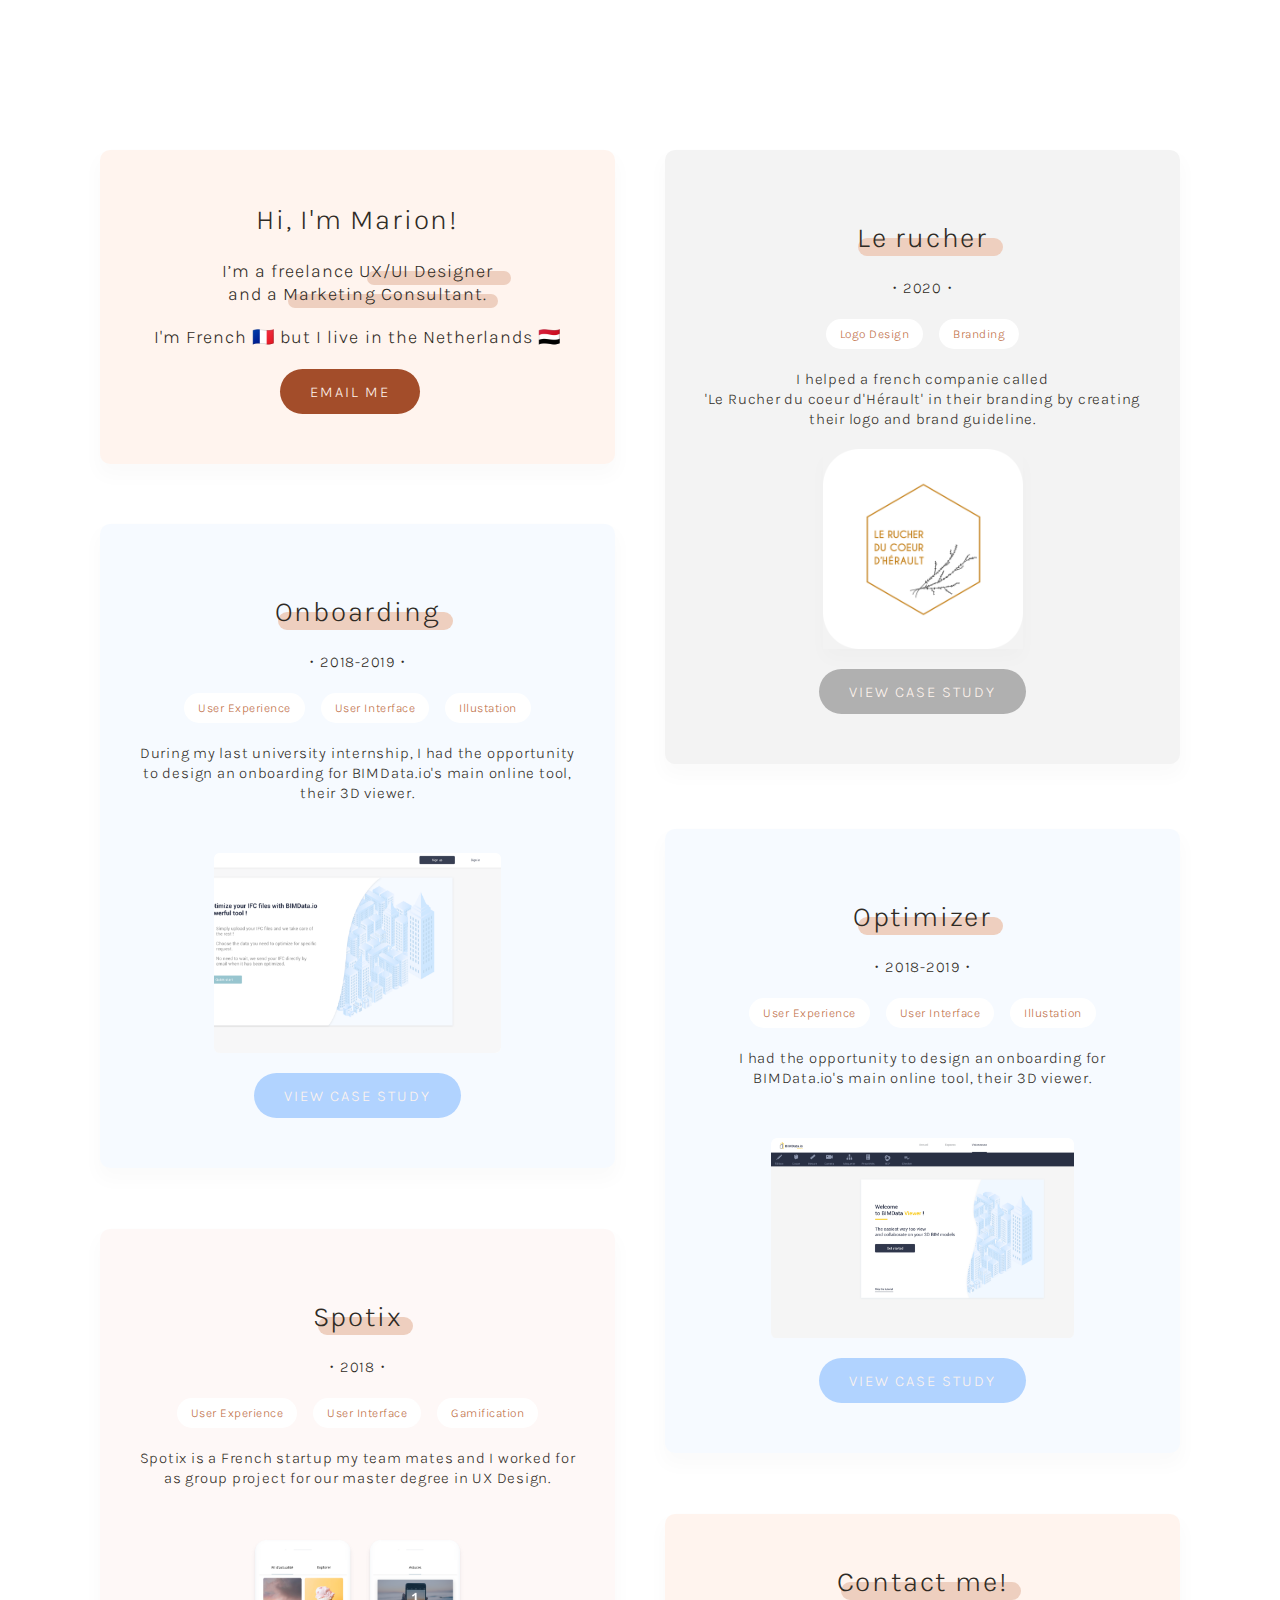
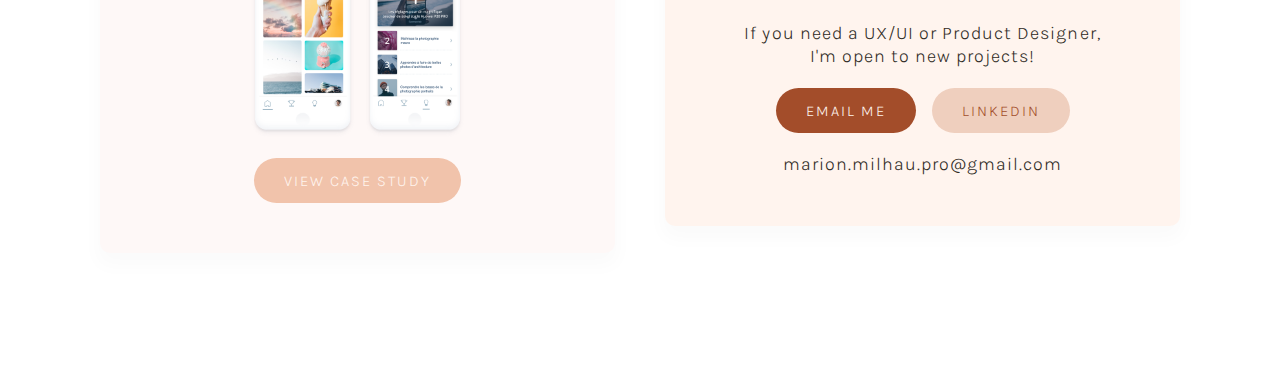
==== index.html @ 27a1dc76 "update" ====
<!DOCTYPE html>
<html lang="en">
  <head>
    <meta charset="utf-8">
    <meta name="viewport" content="width=device-width, initial-scale=1.0">
    <title>Marion Milhau Ux/Ui Designer - Portfolio</title>
    <link rel="stylesheet" href="css/styles.css" type="text/css">
    <link href="https://fonts.googleapis.com/css2?family=Karla&display=swap" rel="stylesheet">
    <link rel="shortcut icon" href="img/favicon.png" />
  </head>

  <body>

    <div class="grid">

        <div class="card1" id="card">
          <h1 class="title_card" id="title1">Hi, I'm Marion!</h1>
          <h2>I’m a freelance UX/UI Designer<div class="highlight1"></div> and a Marketing Consultant.</h2><div class="highlight2"></div>
          <h2>I'm French 🇫🇷 but I live in the Netherlands 🇾🇪</h2>
          <a href="mailto:marion.milhau.pro@gmail.com?subject=feedback" class="button" id="emailme">email me</a>
        </div>

        <div class="card2" id="card">
          <h1 class="title" id="title2">Le rucher</h1>
          <h3 class="date">・2020・</h3>
          <div class="tag_container">
            <div class="tag" id="tag_left">
              <p >Logo Design</p>
            </div>
            <div class="tag">
              <p>Branding</p>
            </div>
          </div>
          <div class="card_description">
            <p>I helped a french companie called<br>'Le Rucher du coeur d'Hérault' in their branding by creating their logo and brand guideline.</p>
          </div>
          <img class="rucher" src="img/rucher.png" alt="logo rucher">
          <a href="rucher.html" class="button" id="seemore" style="background-color: #B0B0B0;">View case study</a>
        </div>

        <div class="card3" id="card">
          <h1 class="title" id="title3">Onboarding</h1>
          <h3 class="date">・2018-2019・</h3>
          <div class="tag_container">
            <div class="tag" id="tag_left">
              <p >User Experience</p>
            </div>
            <div class="tag" id="tag_left">
              <p >User Interface</p>
            </div>
            <div class="tag">
              <p >Illustation</p>
            </div>
          </div>
          <div class="card_description">
            <p>During my last university internship, I had the opportunity to design an onboarding for BIMData.io's main online tool, their 3D viewer.</p>
          </div>
          <img class="onboarding" src="img/onboarding.png" alt="onboarding viewer">
          <a href="onboarding.html" class="button" id="seemore" style="background-color: #B1D3FF;">View case study</a>
        </div>

        <div class="card4" id="card">
          <h1 class="title" id="title4">Optimizer</h1>
          <h3 class="date">・2018-2019・</h3>
          <div class="tag_container">
            <div class="tag" id="tag_left">
              <p >User Experience</p>
            </div>
            <div class="tag" id="tag_left">
              <p >User Interface</p>
            </div>
            <div class="tag">
              <p >Illustation</p>
            </div>
          </div>
          <div class="card_description">
            <p>I had the opportunity to design an onboarding for BIMData.io's main online tool, their 3D viewer.</p>
          </div>
          <img class="optimizer" src="img/optimizer.png" alt="optimizer app">
          <a href="optimizer.html" class="button" id="seemore" style="background-color: #B1D3FF;">View case study</a>
        </div>

        <div class="card5" id="card">
          <h1 class="title" id="title5">Spotix</h1>
          <h3 class="date">・2018・</h3>
          <div class="tag_container">
            <div class="tag" id="tag_left">
              <p >User Experience</p>
            </div>
            <div class="tag" id="tag_left">
              <p >User Interface</p>
            </div>
            <div class="tag" id="tag1">
              <p >Gamification</p>
            </div>
          </div>
          <div class="card_description">
            <p>Spotix is a French startup my team mates and I worked for as group project for our master degree in UX Design.</p>
          </div>
          <img class="spotix" src="img/spotix.png" alt="app photo">
          <a href="spotix.html" class="button" id="seemore" style="background-color: #f1c3ab;">View case study</a>
      </div>

        <div class="card6" id="card">
          <h1 class="title_card" id="title6">Contact me!</h1>
          <h2>If you need a UX/UI or Product Designer,<br>I'm open to new projects!</h2>
          <div class="contact_buttons">
            <a href="mailto:marion.milhau.pro@gmail.com?subject=feedback" target="_blank" class="button" id="emailme">email me</a>
            <a href="https://www.linkedin.com/in/marion-milhau-freelance/" target="_blank" class="button" id="linkedin">linkedin</a>
          </div>
          <h2 id="myemail">marion.milhau.pro@gmail.com</h2>
        </div>
    </div>

  </body>
</html>
---- css/styles.css ----
* {
  margin: 0;
  padding: 0;
}

/*MAIN GRID*/
.grid {
  display: grid;
  grid-template-columns: 50px 1fr 50px;
  grid-template-rows: 1/10fr 2/10fr 2/10fr 2/10fr 2/10fr 1/10fr;
  grid-template-areas:
  ". card1 ."
  ". card2 ."
  ". card3 ."
  ". card4 ."
  ". card5 ."
  ". card6 .";
  grid-row-gap: 50px;
  margin: 50px 0px;
}

.card1 {
  grid-area: card1;
  background-color: #FFF4EE;

  display: flex;
  flex-direction: column;
  align-items: center;
}

.card2 {
  grid-area: card2;
  background-color: #F3F3F3;
}

.card3 {
  grid-area: card3;
  background-color: #F6FAFF;
}

.card4 {
  grid-area: card4;
  background-color: #F6FAFF;
}

.card5 {
  grid-area: card5;
  background-color: #FEF8F7;
}

.card6 {
  grid-area: card6;
  background-color: #FFF4EE;
  padding: 30px 35px !important;
}

#card {
  box-shadow: 0 10px 18px 4px rgba(0,0,0,0.02);
  border-radius: 10px;
  padding: 50px 35px;

  display: flex;
  flex-direction: column;
  align-items: center;
  align-self: flex-start;

}

/*TEXT*/
h1, h2, h3, p, a {
  font-family: 'Karla', sans-serif;
  font-weight: 300;
  font-style: normal;
}

h1{
  color: #2F2B25;
  font-size: 28px;
  letter-spacing: 1.8px;
  line-height: 40px;
	text-align: center;
  margin-bottom: 20px;
}

h2 {
	font-size: 18px;
	letter-spacing: 1.03px;
	line-height: 23px;
	color: #2F2B25;
	text-align: center;
  margin-bottom: 20px;
}

h3 {
	color: #2F2B25;
	font-size: 15px;
	letter-spacing: 0.77px;
	line-height: 21px;
	text-align: center;
  margin-bottom: 20px;
}

p{
  color: #2F2B25;
  font-size: 15px;
  letter-spacing: 0.77px;
  line-height: 20px;
}

.card_description p {
	text-align: center;
}

/*TAG*/
.tag_container {
	display: flex;
	flex-direction: row;
	flex-wrap: wrap;
	justify-content: center;
}

.tag {
  height: 30px;
  border-radius: 20px;
  background-color: #FFF;

	display: flex;
	justify-content: center;
	align-items: center;
  margin-bottom: 20px;
}

#tag_left {
  margin-right: 10px;
}

.tag p{
	color: #BD6B42;
	font-size: 10px;
	letter-spacing: 0.51px;
	line-height: 12px;
	text-align: center;

	font-family: 'Karla', sans-serif;
	font-weight: 300;
	font-style: normal;

	margin: 9px 14px;
}

/*buttons*/

.contact_buttons {
	display: flex;
	flex-direction: row;
}

.button {
  height: 45px;
  width: auto;
  border-radius: 25px;
  border: none;

  letter-spacing: 2px;
  line-height: 10px;
  text-align: center;
  text-transform: uppercase;
	cursor: pointer;

	display: inline-block;
	transition-duration: 0.4s;

  position: relative;
  z-index: 100;

  display: flex;
  justify-content: center;
  align-items: center;
}

a{
  text-decoration: none;
  font-size: 15px;
  letter-spacing: 2px;
  line-height: 10px;

  padding:0px 30px;
}

#emailme {
  background-color: #A34D2A;
  color: #FFF4EE;
  margin: 0px 16px 0px 0px;

}

#linkedin {
  background-color: #EFCFBE;
  color: #A34D2A;
  margin: 0px 0px 20px 0px;

}

#seemore {
  align-self: center;
  color: #FFF4EE;
  margin: 20px 0px 0px 0px;

}

.button:hover {
transform: translate(0, -5px);}


/*IMAGES*/
img {
  margin-top: 50px;
  width:auto;
  height: 200px;
}

.rucher {
	box-shadow: 0 10px 18px 0 rgba(0,0,0,0.02);
  margin-top: 20px;
}

/*highlight*/
.title, .title_card {
  position: relative;
  z-index: 100;
}

.title::before {
  content:"";
  background-color:#EECFBF;
  display:block;
  position:relative;;
  top:38px;
  left:8px;

  border-radius:90px;
  z-index:-1;
  position:relative;
}

#title2::before {
	width:145px;
	height:18px;
}

#title3::before {
	width:175px;
	height:18px;
}

#title4::before {
	width:145px;
	height:18px;
}

#title5::before {
	width:95px;
	height:18px;
}

#title6::before {
	content:"";
	background-color:#EECFBF;
	display:block;
	position:relative;;
	top:38px;
	left:8px;

	border-radius:90px;
	z-index:-1;
	width:180px;
	height:18px;
  position:relative;
}


.highlight1::before {
  content:"";
  background-color:#EECFBF;
  display:block;
  position:relative;;
  top:-12px;
  left:145px;

	width:144px;
	height:14px;

  border-radius:90px;
  z-index:-1;
  position:relative;
}

.card1 {
  position: relative;
  z-index: 0;
}

.highlight1, .highlight2 {
	width: 0px;
	height: 0px;
}

.highlight2::before {
  content:"";
  background-color:#EECFBF;
  display:block;
  position:relative;;
  top:-32px;
  left:-70px;

	width:210px;
	height:14px;

  border-radius:90px;
  z-index:-1;
  position:relative;
}

/*MEDIA QUIERIES*/

@media screen and (min-width:1600px) {
  .grid {
    display: grid;
    grid-template-rows:  324px 50px 255px 50px 350px 50px 235px 50px 324px;
    grid-template-columns: 400px 1fr 50px 1fr 400px;
    grid-template-areas:
    ". card1 . card2 ."
    ". . . card2 ."
    ". card3 . card2 ."
    ". card3 . . ."
    ". card3 . card4 ."
    ". . . card4 ."
    ". card5 . card4 ."
    ". card5 . . ."
    ". card5 . card6 .";

    grid-row-gap: 0px;

    margin-top: 150px;
    margin-bottom: 150px;
  }

  .tag p{
    font-size: 12px;
  }

  #tag_left {
    margin-right: 16px;
  }
}

@media screen and (min-width:1290px) and (max-width:1600px) {
  .grid {
    display: grid;
    grid-template-rows:  324px 50px 255px 50px 350px 50px 235px 50px 324px;
    grid-template-columns: 200px 1fr 50px 1fr 200px;
    grid-template-areas:
    ". card1 . card2 ."
    ". . . card2 ."
    ". card3 . card2 ."
    ". card3 . . ."
    ". card3 . card4 ."
    ". . . card4 ."
    ". card5 . card4 ."
    ". card5 . . ."
    ". card5 . card6 .";
    grid-row-gap: 0px;

    margin-top: 150px;
    margin-bottom: 150px;
  }

  .tag p{
    font-size: 12px;
  }

  #tag_left {
    margin-right: 16px;
  }
}


@media screen and (min-width:1024px) and (max-width:1290px) {
  .grid {
    display: grid;
    grid-template-rows:  324px 50px 255px 50px 350px 50px 235px 50px 324px;
    grid-template-columns: 100px 1fr 50px 1fr 100px;
    grid-template-areas:
    ". card1 . card2 ."
    ". . . card2 ."
    ". card3 . card2 ."
    ". card3 . . ."
    ". card3 . card4 ."
    ". . . card4 ."
    ". card5 . card4 ."
    ". card5 . . ."
    ". card5 . card6 .";
    grid-row-gap: 0px;

    margin-top: 150px;
    margin-bottom: 150px;
  }

  .tag p{
  	font-size: 12px;
  }

  #tag_left {
    margin-right: 16px;
  }
}

@media screen and (min-width:880px) and (max-width:1024px) {
  .grid{
    grid-template-columns: 200px 1fr 200px;
  }
}

@media screen and (min-width:700px) and (max-width:880px) {
  .grid{
    grid-template-columns: 150px 1fr 150px;
  }
}

}
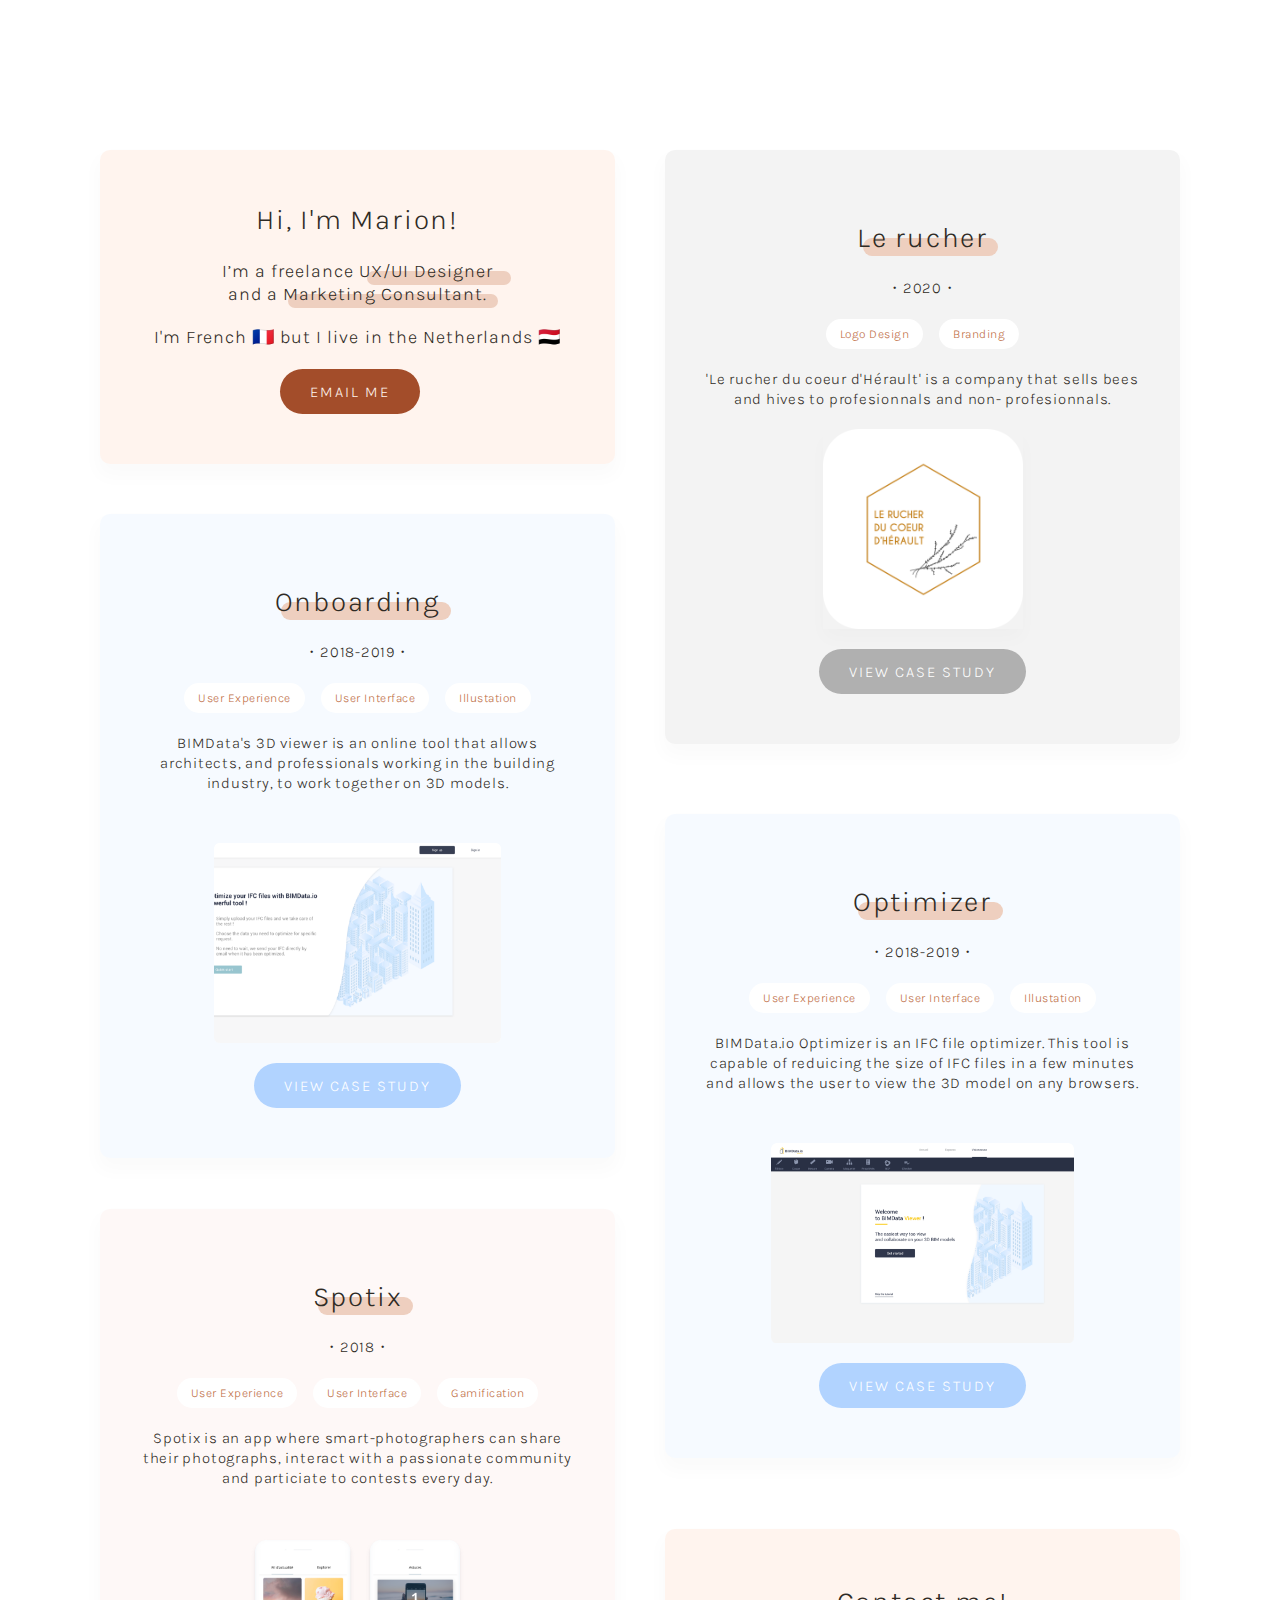
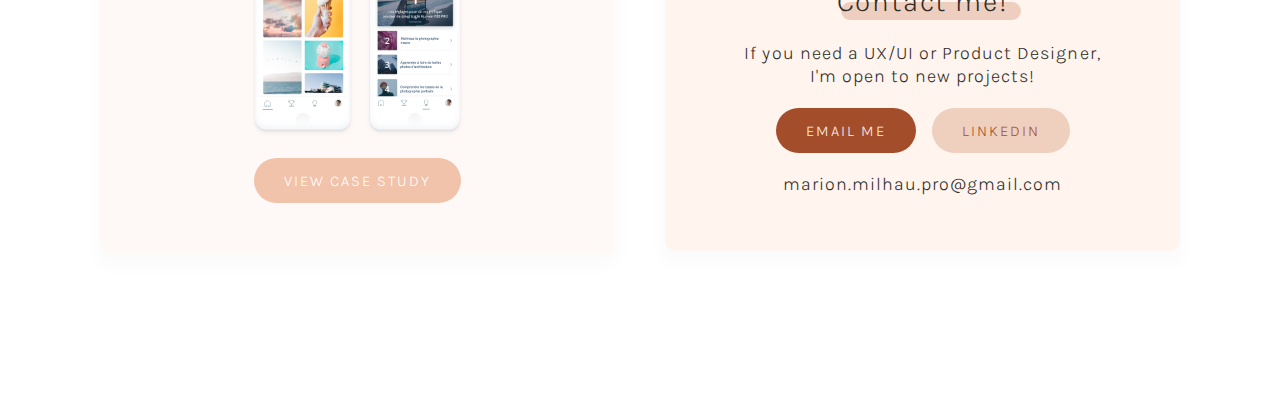
==== commit 56213ab1: "push webiste" ====
--- a/index.html
+++ b/index.html
@@ -7,6 +7,15 @@
     <link rel="stylesheet" href="css/styles.css" type="text/css">
     <link href="https://fonts.googleapis.com/css2?family=Karla&display=swap" rel="stylesheet">
     <link rel="shortcut icon" href="img/favicon.png" />
+    <!-- Global site tag (gtag.js) - Google Analytics -->
+      <script async src="https://www.googletagmanager.com/gtag/js?id=UA-150213578-1"></script>
+      <script>
+        window.dataLayer = window.dataLayer || [];
+        function gtag(){dataLayer.push(arguments);}
+        gtag('js', new Date());
+
+        gtag('config', 'UA-150213578-1');
+      </script>
   </head>
 
   <body>
@@ -32,7 +41,7 @@
             </div>
           </div>
           <div class="card_description">
-            <p>I helped a french companie called<br>'Le Rucher du coeur d'Hérault' in their branding by creating their logo and brand guideline.</p>
+            <p>'Le rucher du coeur d'Hérault' is a company that sells bees and hives to profesionnals and non- profesionnals.</p>
           </div>
           <img class="rucher" src="img/rucher.png" alt="logo rucher">
           <a href="rucher.html" class="button" id="seemore" style="background-color: #B0B0B0;">View case study</a>
@@ -53,7 +62,7 @@
             </div>
           </div>
           <div class="card_description">
-            <p>During my last university internship, I had the opportunity to design an onboarding for BIMData.io's main online tool, their 3D viewer.</p>
+            <p>BIMData's 3D viewer is an online tool that allows architects, and professionals working in the building industry, to work together on 3D models.</p>
           </div>
           <img class="onboarding" src="img/onboarding.png" alt="onboarding viewer">
           <a href="onboarding.html" class="button" id="seemore" style="background-color: #B1D3FF;">View case study</a>
@@ -74,7 +83,7 @@
             </div>
           </div>
           <div class="card_description">
-            <p>I had the opportunity to design an onboarding for BIMData.io's main online tool, their 3D viewer.</p>
+            <p>BIMData.io Optimizer is an IFC file optimizer. This tool is capable of reduicing the size of IFC files in a few minutes and allows the user to view the 3D model on any browsers.</p>
           </div>
           <img class="optimizer" src="img/optimizer.png" alt="optimizer app">
           <a href="optimizer.html" class="button" id="seemore" style="background-color: #B1D3FF;">View case study</a>
@@ -95,7 +104,7 @@
             </div>
           </div>
           <div class="card_description">
-            <p>Spotix is a French startup my team mates and I worked for as group project for our master degree in UX Design.</p>
+            <p>Spotix is an app where smart-photographers can share their photographs, interact with a passionate community and particiate to contests every day.</p>
           </div>
           <img class="spotix" src="img/spotix.png" alt="app photo">
           <a href="spotix.html" class="button" id="seemore" style="background-color: #f1c3ab;">View case study</a>
--- a/css/styles.css
+++ b/css/styles.css
@@ -51,7 +51,7 @@
 .card6 {
   grid-area: card6;
   background-color: #FFF4EE;
-  padding: 30px 35px !important;
+  padding: 35px 35px !important;
 }
 
 #card {
@@ -203,9 +203,8 @@
 
 #seemore {
   align-self: center;
-  color: #FFF4EE;
+  color: white;
   margin: 20px 0px 0px 0px;
-
 }
 
 .button:hover {
@@ -244,12 +243,12 @@
 }
 
 #title2::before {
-	width:145px;
+	width:135px;
 	height:18px;
 }
 
 #title3::before {
-	width:175px;
+	width:170px;
 	height:18px;
 }
 
@@ -326,7 +325,7 @@
 @media screen and (min-width:1600px) {
   .grid {
     display: grid;
-    grid-template-rows:  324px 50px 255px 50px 350px 50px 235px 50px 324px;
+    grid-template-rows:  314px 50px 250px 50px 345px 50px 270px 50px 324px;
     grid-template-columns: 400px 1fr 50px 1fr 400px;
     grid-template-areas:
     ". card1 . card2 ."
@@ -357,7 +356,7 @@
 @media screen and (min-width:1290px) and (max-width:1600px) {
   .grid {
     display: grid;
-    grid-template-rows:  324px 50px 255px 50px 350px 50px 235px 50px 324px;
+    grid-template-rows:  314px 50px 250px 50px 345px 50px 270px 50px 324px;
     grid-template-columns: 200px 1fr 50px 1fr 200px;
     grid-template-areas:
     ". card1 . card2 ."
@@ -388,7 +387,7 @@
 @media screen and (min-width:1024px) and (max-width:1290px) {
   .grid {
     display: grid;
-    grid-template-rows:  324px 50px 255px 50px 350px 50px 235px 50px 324px;
+    grid-template-rows:  314px 50px 250px 50px 345px 50px 270px 50px 324px;
     grid-template-columns: 100px 1fr 50px 1fr 100px;
     grid-template-areas:
     ". card1 . card2 ."
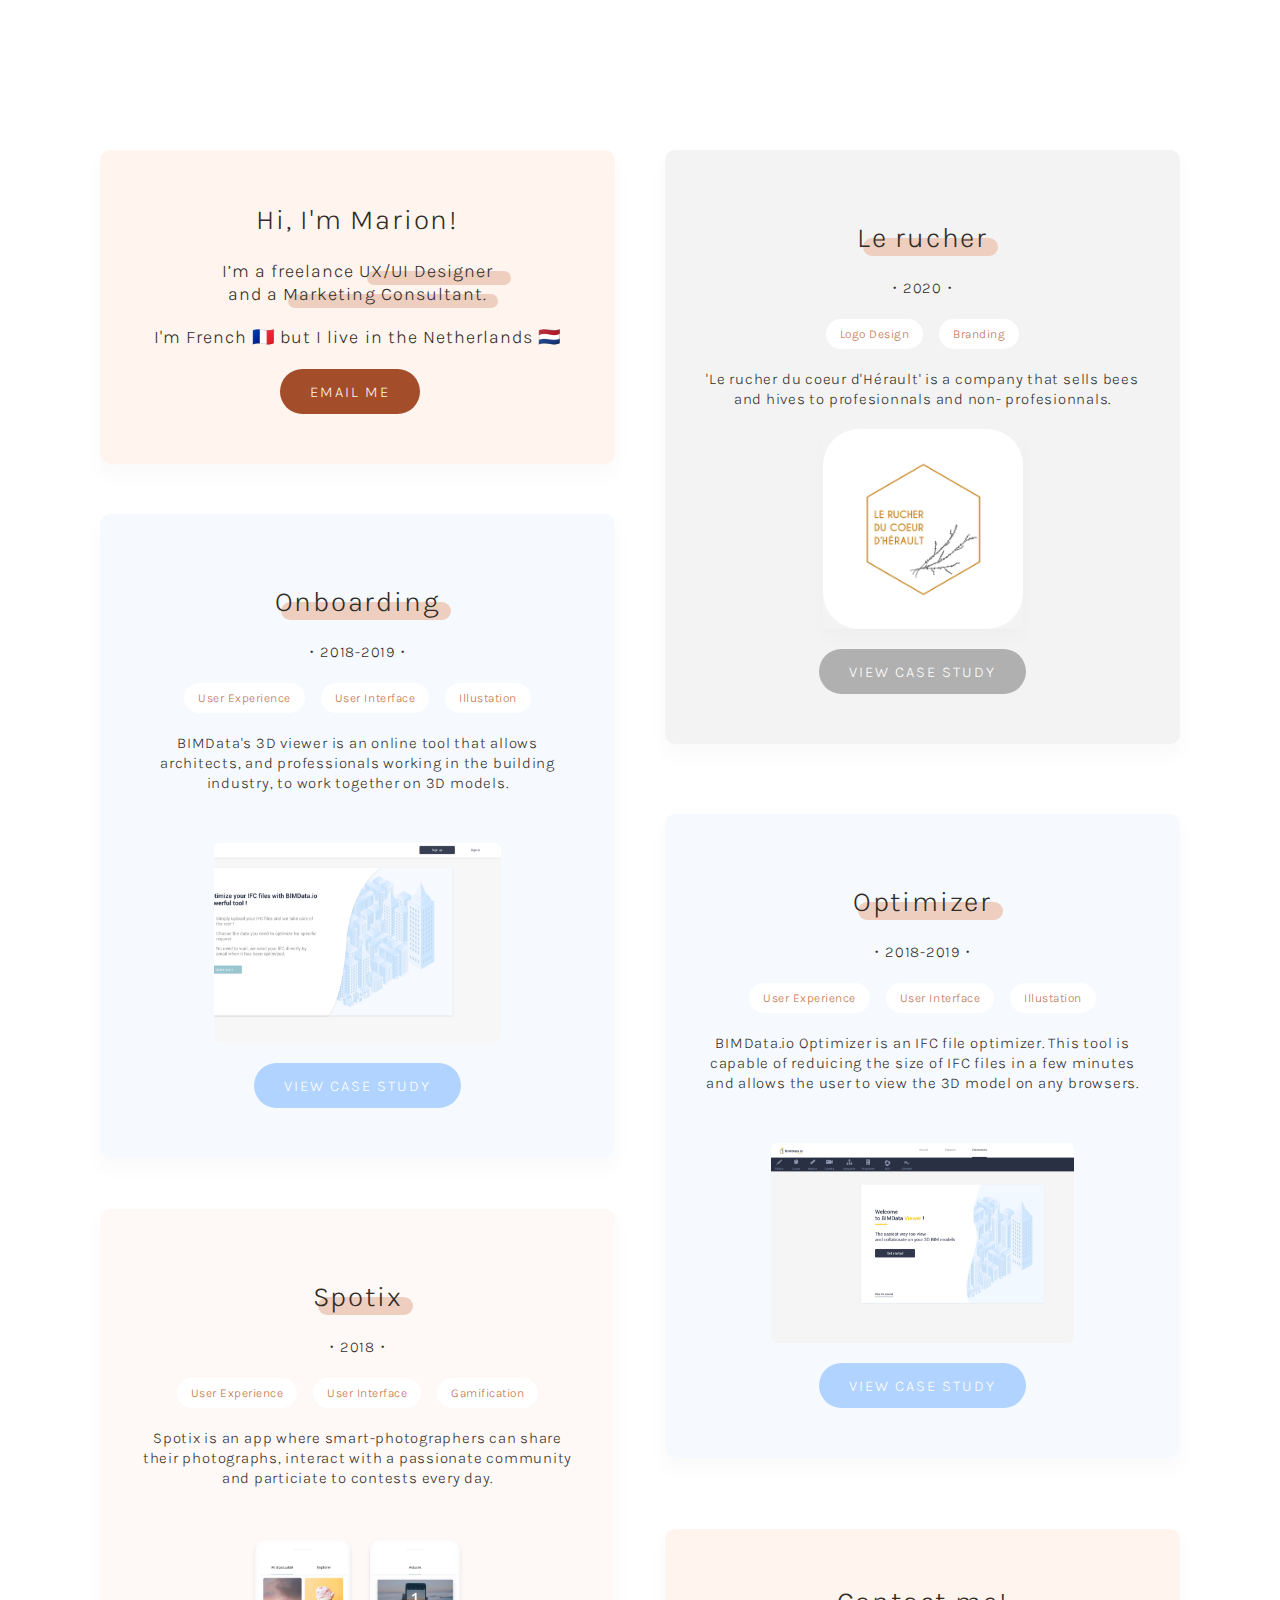
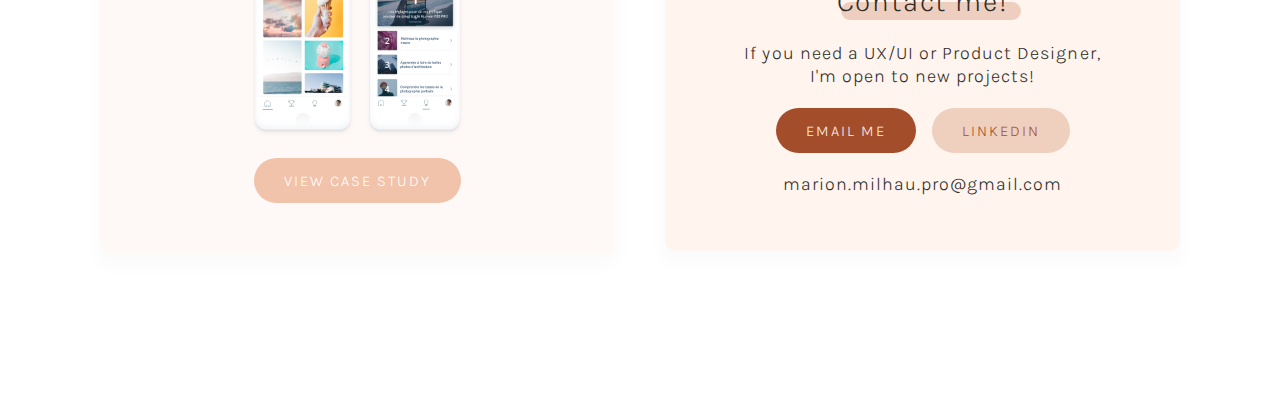
==== commit 15bd08f7: "drapeau" ====
--- a/index.html
+++ b/index.html
@@ -5,6 +5,7 @@
     <meta name="viewport" content="width=device-width, initial-scale=1.0">
     <title>Marion Milhau Ux/Ui Designer - Portfolio</title>
     <link rel="stylesheet" href="css/styles.css" type="text/css">
+    <link rel="stylesheet" href="css/style.css" type="text/css">
     <link href="https://fonts.googleapis.com/css2?family=Karla&display=swap" rel="stylesheet">
     <link rel="shortcut icon" href="img/favicon.png" />
     <!-- Global site tag (gtag.js) - Google Analytics -->
@@ -25,7 +26,7 @@
         <div class="card1" id="card">
           <h1 class="title_card" id="title1">Hi, I'm Marion!</h1>
           <h2>I’m a freelance UX/UI Designer<div class="highlight1"></div> and a Marketing Consultant.</h2><div class="highlight2"></div>
-          <h2>I'm French 🇫🇷 but I live in the Netherlands 🇾🇪</h2>
+          <h2>I'm French 🇫🇷 but I live in the Netherlands 🇳🇱</h2>
           <a href="mailto:marion.milhau.pro@gmail.com?subject=feedback" class="button" id="emailme">email me</a>
         </div>
 
--- a/css/styles.css
+++ b/css/styles.css
@@ -1,12 +1,7 @@
-* {
-  margin: 0;
-  padding: 0;
-}
-
 /*MAIN GRID*/
 .grid {
   display: grid;
-  grid-template-columns: 50px 1fr 50px;
+  grid-template-columns: 20px 1fr 20px;
   grid-template-rows: 1/10fr 2/10fr 2/10fr 2/10fr 2/10fr 1/10fr;
   grid-template-areas:
   ". card1 ."
@@ -51,155 +46,26 @@
 .card6 {
   grid-area: card6;
   background-color: #FFF4EE;
-  padding: 35px 35px !important;
+  padding: 35px 15px !important;
 }
 
 #card {
   box-shadow: 0 10px 18px 4px rgba(0,0,0,0.02);
   border-radius: 10px;
-  padding: 50px 35px;
+  padding: 50px 15px;
 
   display: flex;
   flex-direction: column;
   align-items: center;
   align-self: flex-start;
-
 }
 
 /*TEXT*/
-h1, h2, h3, p, a {
-  font-family: 'Karla', sans-serif;
-  font-weight: 300;
-  font-style: normal;
-}
-
-h1{
-  color: #2F2B25;
-  font-size: 28px;
-  letter-spacing: 1.8px;
-  line-height: 40px;
-	text-align: center;
-  margin-bottom: 20px;
-}
-
-h2 {
-	font-size: 18px;
-	letter-spacing: 1.03px;
-	line-height: 23px;
-	color: #2F2B25;
-	text-align: center;
-  margin-bottom: 20px;
-}
-
-h3 {
-	color: #2F2B25;
-	font-size: 15px;
-	letter-spacing: 0.77px;
-	line-height: 21px;
-	text-align: center;
-  margin-bottom: 20px;
-}
-
-p{
-  color: #2F2B25;
-  font-size: 15px;
-  letter-spacing: 0.77px;
-  line-height: 20px;
-}
-
 .card_description p {
-	text-align: center;
-}
-
-/*TAG*/
-.tag_container {
-	display: flex;
-	flex-direction: row;
-	flex-wrap: wrap;
-	justify-content: center;
-}
-
-.tag {
-  height: 30px;
-  border-radius: 20px;
-  background-color: #FFF;
-
-	display: flex;
-	justify-content: center;
-	align-items: center;
-  margin-bottom: 20px;
-}
-
-#tag_left {
-  margin-right: 10px;
-}
-
-.tag p{
-	color: #BD6B42;
-	font-size: 10px;
-	letter-spacing: 0.51px;
-	line-height: 12px;
-	text-align: center;
-
-	font-family: 'Karla', sans-serif;
-	font-weight: 300;
-	font-style: normal;
-
-	margin: 9px 14px;
+	text-align: center !important;
 }
 
 /*buttons*/
-
-.contact_buttons {
-	display: flex;
-	flex-direction: row;
-}
-
-.button {
-  height: 45px;
-  width: auto;
-  border-radius: 25px;
-  border: none;
-
-  letter-spacing: 2px;
-  line-height: 10px;
-  text-align: center;
-  text-transform: uppercase;
-	cursor: pointer;
-
-	display: inline-block;
-	transition-duration: 0.4s;
-
-  position: relative;
-  z-index: 100;
-
-  display: flex;
-  justify-content: center;
-  align-items: center;
-}
-
-a{
-  text-decoration: none;
-  font-size: 15px;
-  letter-spacing: 2px;
-  line-height: 10px;
-
-  padding:0px 30px;
-}
-
-#emailme {
-  background-color: #A34D2A;
-  color: #FFF4EE;
-  margin: 0px 16px 0px 0px;
-
-}
-
-#linkedin {
-  background-color: #EFCFBE;
-  color: #A34D2A;
-  margin: 0px 0px 20px 0px;
-
-}
 
 #seemore {
   align-self: center;
@@ -224,24 +90,6 @@
 }
 
 /*highlight*/
-.title, .title_card {
-  position: relative;
-  z-index: 100;
-}
-
-.title::before {
-  content:"";
-  background-color:#EECFBF;
-  display:block;
-  position:relative;;
-  top:38px;
-  left:8px;
-
-  border-radius:90px;
-  z-index:-1;
-  position:relative;
-}
-
 #title2::before {
 	width:135px;
 	height:18px;
@@ -337,19 +185,6 @@
     ". card5 . card4 ."
     ". card5 . . ."
     ". card5 . card6 .";
-
-    grid-row-gap: 0px;
-
-    margin-top: 150px;
-    margin-bottom: 150px;
-  }
-
-  .tag p{
-    font-size: 12px;
-  }
-
-  #tag_left {
-    margin-right: 16px;
   }
 }
 
@@ -373,14 +208,6 @@
     margin-top: 150px;
     margin-bottom: 150px;
   }
-
-  .tag p{
-    font-size: 12px;
-  }
-
-  #tag_left {
-    margin-right: 16px;
-  }
 }
 
 
@@ -404,26 +231,6 @@
     margin-top: 150px;
     margin-bottom: 150px;
   }
-
-  .tag p{
-  	font-size: 12px;
-  }
-
-  #tag_left {
-    margin-right: 16px;
-  }
-}
-
-@media screen and (min-width:880px) and (max-width:1024px) {
-  .grid{
-    grid-template-columns: 200px 1fr 200px;
-  }
-}
-
-@media screen and (min-width:700px) and (max-width:880px) {
-  .grid{
-    grid-template-columns: 150px 1fr 150px;
-  }
-}
-
-}
+}
+
+}
--- a/css/style.css
+++ b/css/style.css
@@ -0,0 +1,238 @@
+* {
+  margin: 0;
+  padding: 0;
+}
+
+/*text*/
+h1, h2, h3, p, a {
+  font-family: 'Karla', sans-serif;
+  font-weight: 300;
+  font-style: normal;
+}
+
+h1{
+  color: #2F2B25;
+  font-size: 28px;
+  letter-spacing: 1.8px;
+  line-height: 40px;
+	text-align: center;
+  margin-bottom: 20px;
+}
+
+h2 {
+	font-size: 18px;
+	letter-spacing: 1.03px;
+	line-height: 23px;
+	color: #2F2B25;
+	text-align: center;
+  margin-bottom: 20px;
+}
+
+h3 {
+	color: #2F2B25;
+	font-size: 15px;
+	letter-spacing: 0.77px;
+	line-height: 21px;
+	text-align: center;
+  margin-bottom: 20px;
+}
+
+p{
+  color: #2F2B25;
+  font-size: 15px;
+  letter-spacing: 0.77px;
+  line-height: 20px;
+}
+
+.card_description p {
+	text-align: left;
+}
+
+/*end text*/
+
+/*TAG*/
+.tag_container {
+	display: flex;
+	flex-direction: row;
+	flex-wrap: wrap;
+	justify-content: center;
+}
+
+.tag {
+  height: 30px;
+  border-radius: 20px;
+  background-color: #FFF;
+
+	display: flex;
+	justify-content: center;
+	align-items: center;
+  margin-bottom: 20px;
+}
+
+#tag_left {
+  margin-right: 10px;
+}
+
+.tag p{
+	color: #BD6B42;
+	font-size: 10px;
+	letter-spacing: 0.51px;
+	line-height: 12px;
+	text-align: center;
+
+	font-family: 'Karla', sans-serif;
+	font-weight: 300;
+	font-style: normal;
+
+	margin: 9px 14px;
+}
+/*end tag*/
+
+/*buttons*/
+.contact_buttons {
+	display: flex;
+	flex-direction: row;
+  justify-content: center;
+}
+
+.button {
+  height: 45px;
+  width: auto;
+  border-radius: 25px;
+  border: none;
+
+  text-align: center;
+  text-transform: uppercase;
+	cursor: pointer;
+
+	display: inline-block;
+	transition-duration: 0.4s;
+
+  position: relative;
+  z-index: 100;
+
+  display: flex;
+  justify-content: center;
+  align-items: center;
+}
+
+a{
+  text-decoration: none;
+  font-size: 15px;
+  letter-spacing: 2px;
+  line-height: 10px;
+
+  padding:0px 30px;
+}
+
+#emailme {
+  background-color: #A34D2A;
+  color: #FFF4EE;
+  margin: 0px 16px 0px 0px;
+}
+
+#linkedin {
+  background-color: #EFCFBE;
+  color: #A34D2A;
+  margin: 0px 0px 20px 0px;
+}
+
+#back {
+  color: white;
+  padding: 0px 25px;
+}
+
+.button:hover {
+transform: translate(0, -5px);
+}
+
+/*highlight*/
+.title, .title_card {
+  position: relative;
+  z-index: 100;
+}
+
+.title::before {
+  content:"";
+  background-color:#EECFBF;
+  display:block;
+  position:relative;
+  top:38px;
+  left:8px;
+
+  border-radius:90px;
+  z-index:-1;
+  position:relative;
+}
+
+@media screen and (min-width:1600px) {
+  .grid {
+    grid-row-gap: 0px;
+    margin-top: 150px;
+    margin-bottom: 150px;
+  }
+
+  .tag p{
+    font-size: 12px;
+  }
+
+  #tag_left {
+    margin-right: 16px;
+  }
+
+  #card {
+    padding: 50px 35px;
+  }
+}
+
+@media screen and (min-width:1290px) and (max-width:1600px) {
+  .grid {
+    grid-row-gap: 0px;
+    margin-top: 150px;
+    margin-bottom: 150px;
+  }
+
+  .tag p{
+    font-size: 12px;
+  }
+
+  #tag_left {
+    margin-right: 16px;
+  }
+
+  #card {
+    padding: 50px 35px;
+  }
+}
+
+@media screen and (min-width:1024px) and (max-width:1290px)  {
+  .grid {
+    grid-row-gap: 0px;
+    margin-top: 150px;
+    margin-bottom: 150px;
+  }
+
+  .tag p{
+    font-size: 12px;
+  }
+
+  #tag_left {
+    margin-right: 16px;
+  }
+
+  #card {
+    padding: 50px 35px;
+  }
+}
+
+@media screen and (min-width:880px) and (max-width:1024px) {
+  .grid{
+    grid-template-columns: 200px 1fr 200px;
+  }
+}
+
+@media screen and (min-width:700px) and (max-width:880px) {
+  .grid{
+    grid-template-columns: 150px 1fr 150px;
+  }
+}
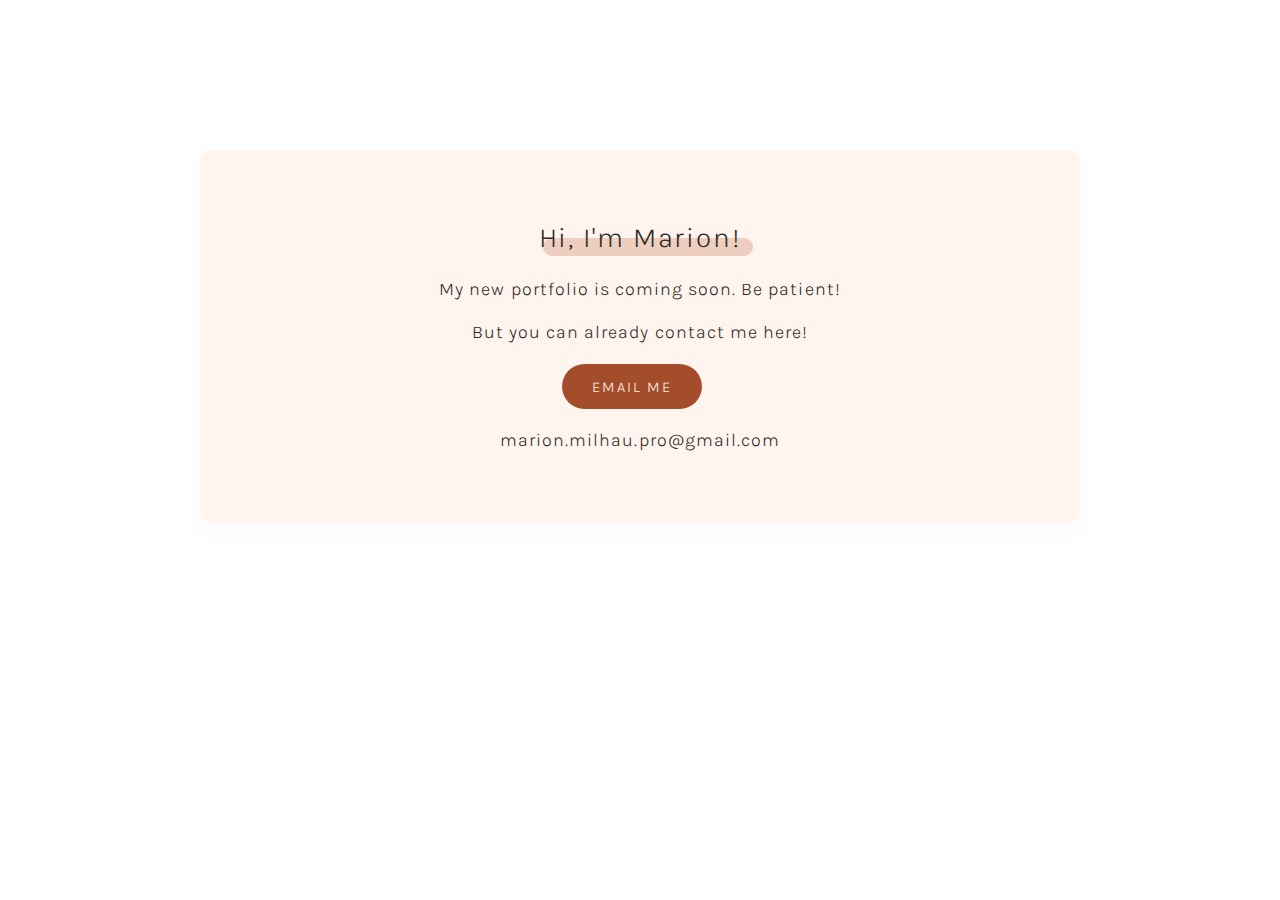
==== commit bb7dedcd: "change" ====
--- a/index.html
+++ b/index.html
@@ -4,7 +4,6 @@
     <meta charset="utf-8">
     <meta name="viewport" content="width=device-width, initial-scale=1.0">
     <title>Marion Milhau Ux/Ui Designer - Portfolio</title>
-    <link rel="stylesheet" href="css/styles.css" type="text/css">
     <link rel="stylesheet" href="css/style.css" type="text/css">
     <link href="https://fonts.googleapis.com/css2?family=Karla&display=swap" rel="stylesheet">
     <link rel="shortcut icon" href="img/favicon.png" />
@@ -17,110 +16,51 @@
 
         gtag('config', 'UA-150213578-1');
       </script>
+
+    <!--css part -->
+    <style>
+      .card1{
+        margin: 150px 200px;
+        background-color: #FFF4EE;
+
+        display: flex;
+        flex-direction: column;
+        align-items: center;
+
+        box-shadow: 0 10px 18px 4px rgba(0,0,0,0.02);
+        border-radius: 10px;
+        padding: 50px 35px;
+        position: relative;
+        z-index: 0;
+      }
+
+      #title1::before {
+      	width:210px;
+      	height:18px;
+        z-index:-1;
+        position:relative;
+      }
+
+      #myemail {
+        padding-top:20px;
+      }
+
+      @media screen and (max-width:900px) {
+        .card1 {
+          margin:20px 20px;
+        }
+      }
+
+    </style>
   </head>
 
   <body>
-
-    <div class="grid">
-
-        <div class="card1" id="card">
-          <h1 class="title_card" id="title1">Hi, I'm Marion!</h1>
-          <h2>I’m a freelance UX/UI Designer<div class="highlight1"></div> and a Marketing Consultant.</h2><div class="highlight2"></div>
-          <h2>I'm French 🇫🇷 but I live in the Netherlands 🇳🇱</h2>
-          <a href="mailto:marion.milhau.pro@gmail.com?subject=feedback" class="button" id="emailme">email me</a>
-        </div>
-
-        <div class="card2" id="card">
-          <h1 class="title" id="title2">Le rucher</h1>
-          <h3 class="date">・2020・</h3>
-          <div class="tag_container">
-            <div class="tag" id="tag_left">
-              <p >Logo Design</p>
-            </div>
-            <div class="tag">
-              <p>Branding</p>
-            </div>
-          </div>
-          <div class="card_description">
-            <p>'Le rucher du coeur d'Hérault' is a company that sells bees and hives to profesionnals and non- profesionnals.</p>
-          </div>
-          <img class="rucher" src="img/rucher.png" alt="logo rucher">
-          <a href="rucher.html" class="button" id="seemore" style="background-color: #B0B0B0;">View case study</a>
-        </div>
-
-        <div class="card3" id="card">
-          <h1 class="title" id="title3">Onboarding</h1>
-          <h3 class="date">・2018-2019・</h3>
-          <div class="tag_container">
-            <div class="tag" id="tag_left">
-              <p >User Experience</p>
-            </div>
-            <div class="tag" id="tag_left">
-              <p >User Interface</p>
-            </div>
-            <div class="tag">
-              <p >Illustation</p>
-            </div>
-          </div>
-          <div class="card_description">
-            <p>BIMData's 3D viewer is an online tool that allows architects, and professionals working in the building industry, to work together on 3D models.</p>
-          </div>
-          <img class="onboarding" src="img/onboarding.png" alt="onboarding viewer">
-          <a href="onboarding.html" class="button" id="seemore" style="background-color: #B1D3FF;">View case study</a>
-        </div>
-
-        <div class="card4" id="card">
-          <h1 class="title" id="title4">Optimizer</h1>
-          <h3 class="date">・2018-2019・</h3>
-          <div class="tag_container">
-            <div class="tag" id="tag_left">
-              <p >User Experience</p>
-            </div>
-            <div class="tag" id="tag_left">
-              <p >User Interface</p>
-            </div>
-            <div class="tag">
-              <p >Illustation</p>
-            </div>
-          </div>
-          <div class="card_description">
-            <p>BIMData.io Optimizer is an IFC file optimizer. This tool is capable of reduicing the size of IFC files in a few minutes and allows the user to view the 3D model on any browsers.</p>
-          </div>
-          <img class="optimizer" src="img/optimizer.png" alt="optimizer app">
-          <a href="optimizer.html" class="button" id="seemore" style="background-color: #B1D3FF;">View case study</a>
-        </div>
-
-        <div class="card5" id="card">
-          <h1 class="title" id="title5">Spotix</h1>
-          <h3 class="date">・2018・</h3>
-          <div class="tag_container">
-            <div class="tag" id="tag_left">
-              <p >User Experience</p>
-            </div>
-            <div class="tag" id="tag_left">
-              <p >User Interface</p>
-            </div>
-            <div class="tag" id="tag1">
-              <p >Gamification</p>
-            </div>
-          </div>
-          <div class="card_description">
-            <p>Spotix is an app where smart-photographers can share their photographs, interact with a passionate community and particiate to contests every day.</p>
-          </div>
-          <img class="spotix" src="img/spotix.png" alt="app photo">
-          <a href="spotix.html" class="button" id="seemore" style="background-color: #f1c3ab;">View case study</a>
-      </div>
-
-        <div class="card6" id="card">
-          <h1 class="title_card" id="title6">Contact me!</h1>
-          <h2>If you need a UX/UI or Product Designer,<br>I'm open to new projects!</h2>
-          <div class="contact_buttons">
-            <a href="mailto:marion.milhau.pro@gmail.com?subject=feedback" target="_blank" class="button" id="emailme">email me</a>
-            <a href="https://www.linkedin.com/in/marion-milhau-freelance/" target="_blank" class="button" id="linkedin">linkedin</a>
-          </div>
-          <h2 id="myemail">marion.milhau.pro@gmail.com</h2>
-        </div>
+    <div class="card1" id="card">
+      <h1 class="title" id="title1">Hi, I'm Marion!</h1>
+      <h2>My new portfolio is coming soon. Be patient! </h2>
+      <h2>But you can already contact me here! </h2>
+      <a href="mailto:marion.milhau.pro@gmail.com?subject=feedback" class="button" id="emailme">email me</a>
+      <h2 id="myemail">marion.milhau.pro@gmail.com</h2>
     </div>
-
   </body>
 </html>
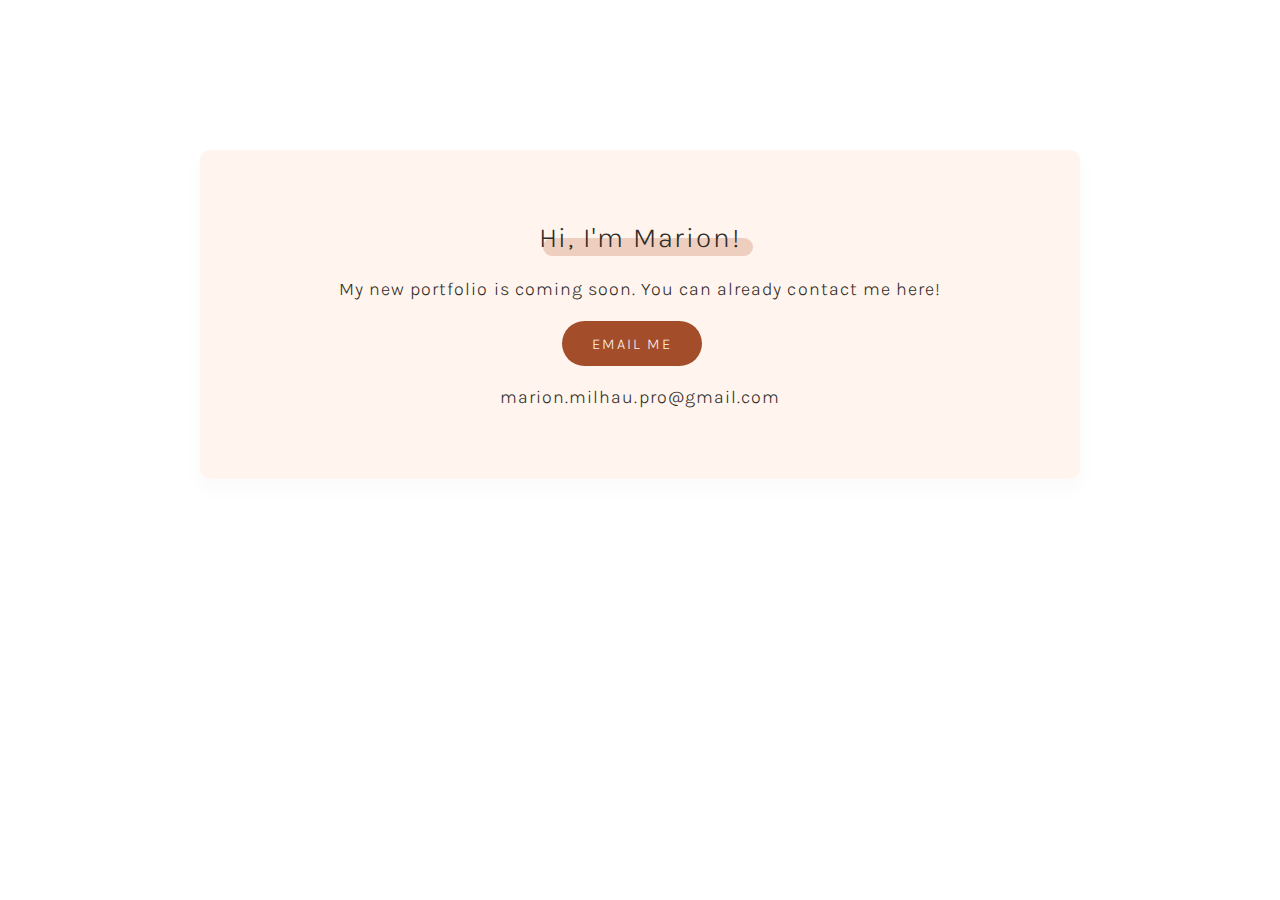
==== commit c0aa09da: "phrase" ====
--- a/index.html
+++ b/index.html
@@ -57,8 +57,7 @@
   <body>
     <div class="card1" id="card">
       <h1 class="title" id="title1">Hi, I'm Marion!</h1>
-      <h2>My new portfolio is coming soon. Be patient! </h2>
-      <h2>But you can already contact me here! </h2>
+      <h2>My new portfolio is coming soon. You can already contact me here! </h2>
       <a href="mailto:marion.milhau.pro@gmail.com?subject=feedback" class="button" id="emailme">email me</a>
       <h2 id="myemail">marion.milhau.pro@gmail.com</h2>
     </div>
